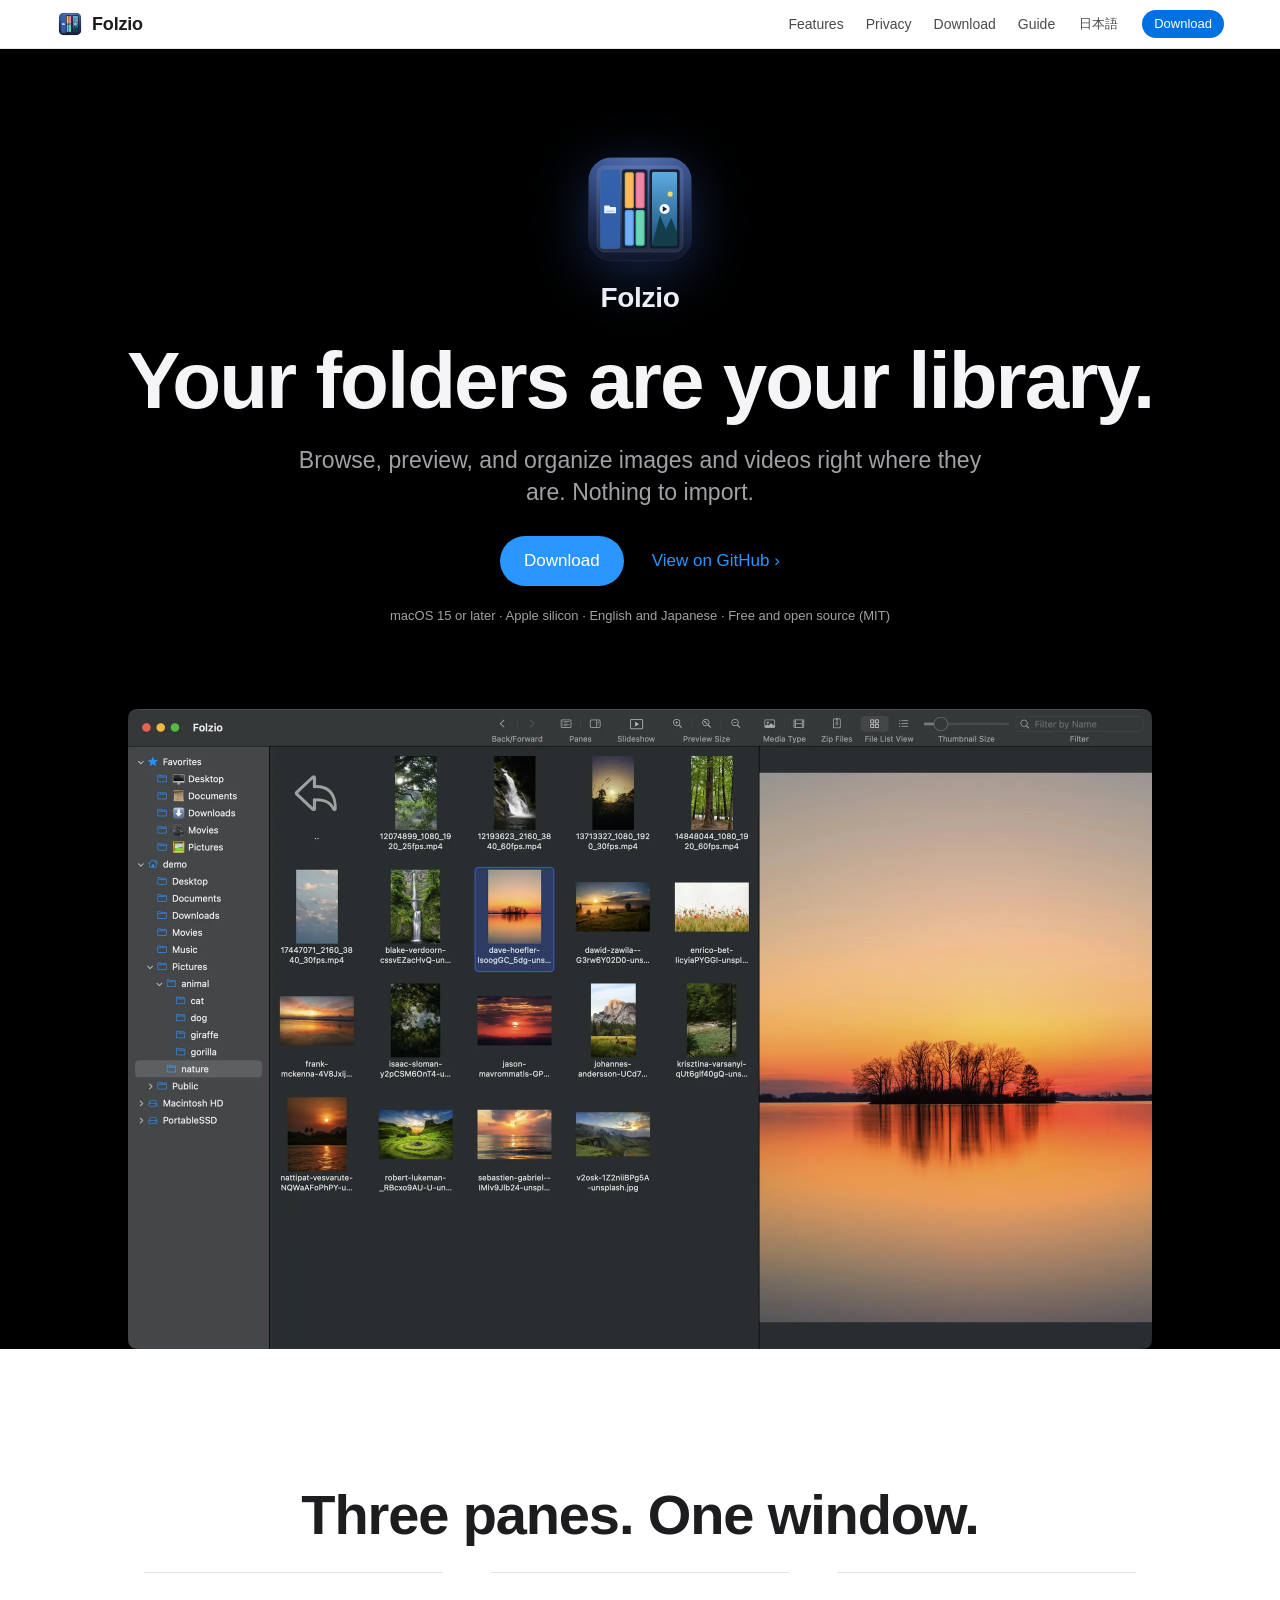
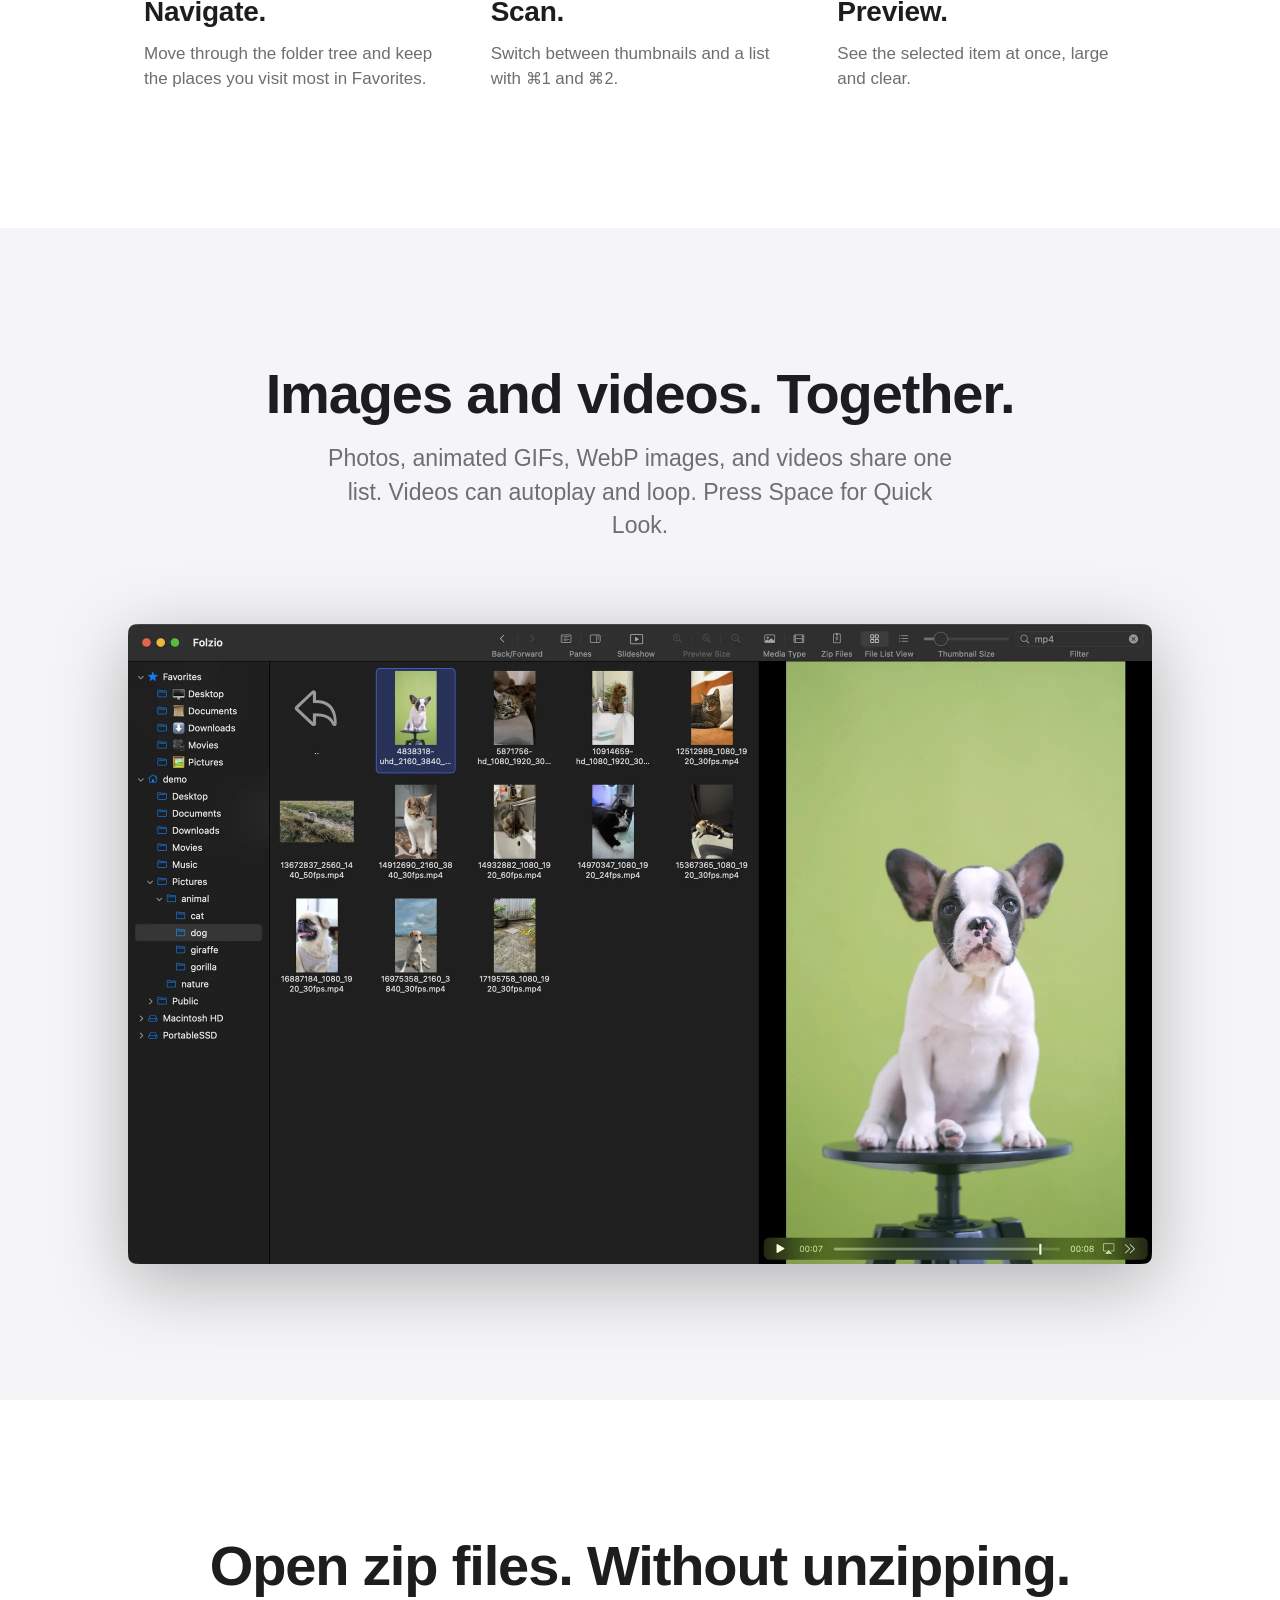
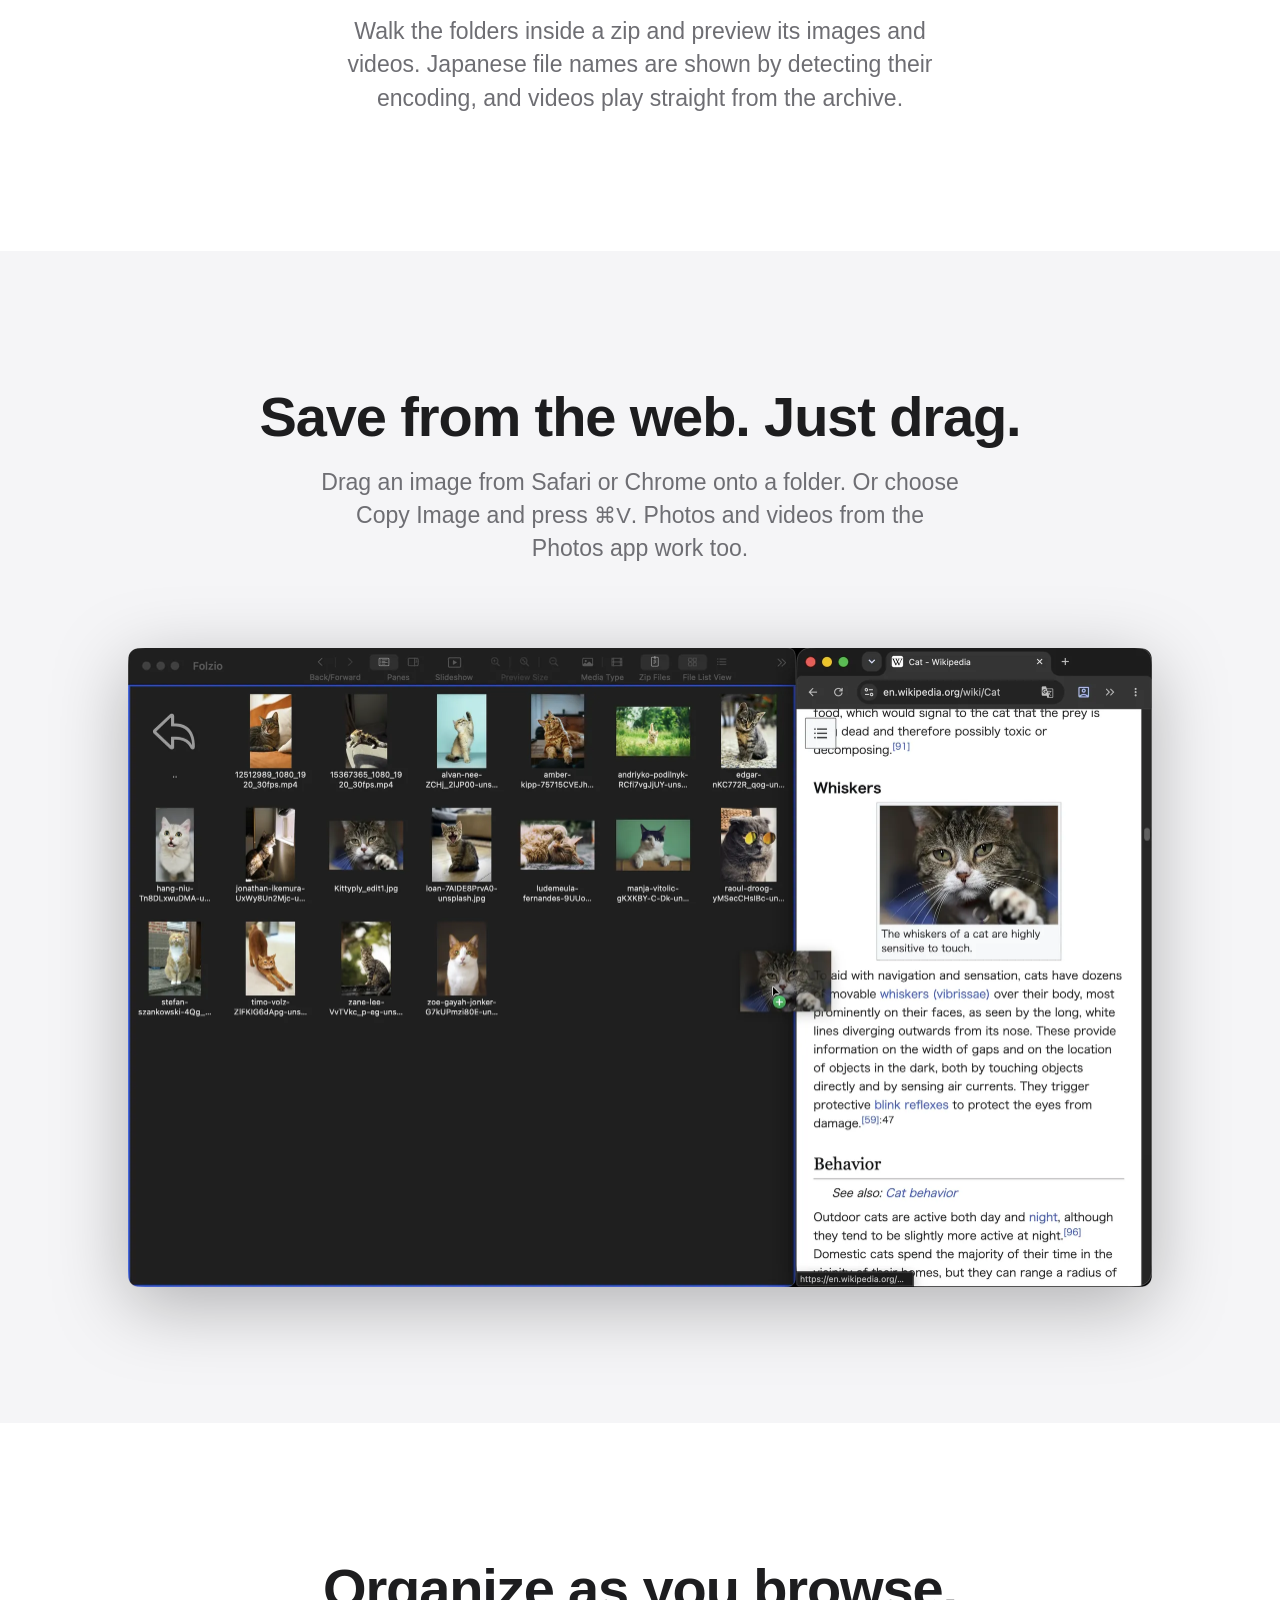
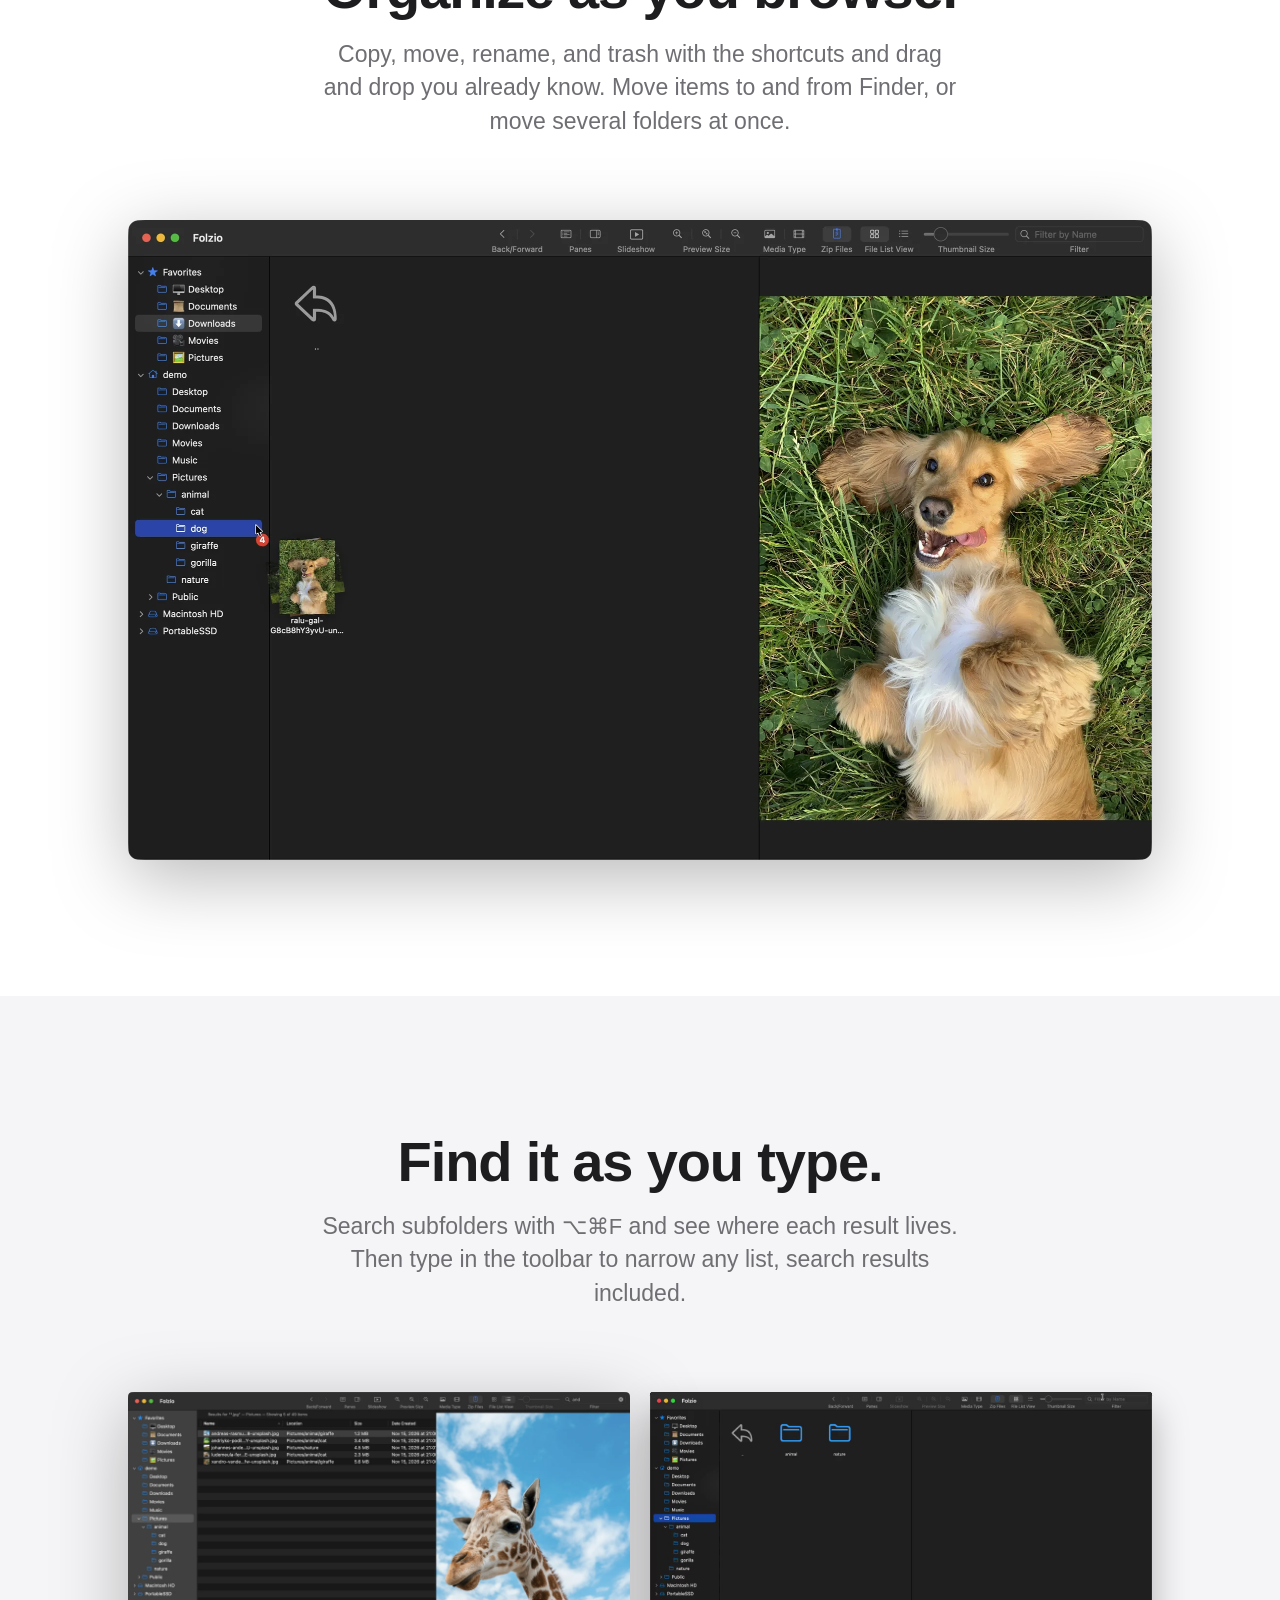
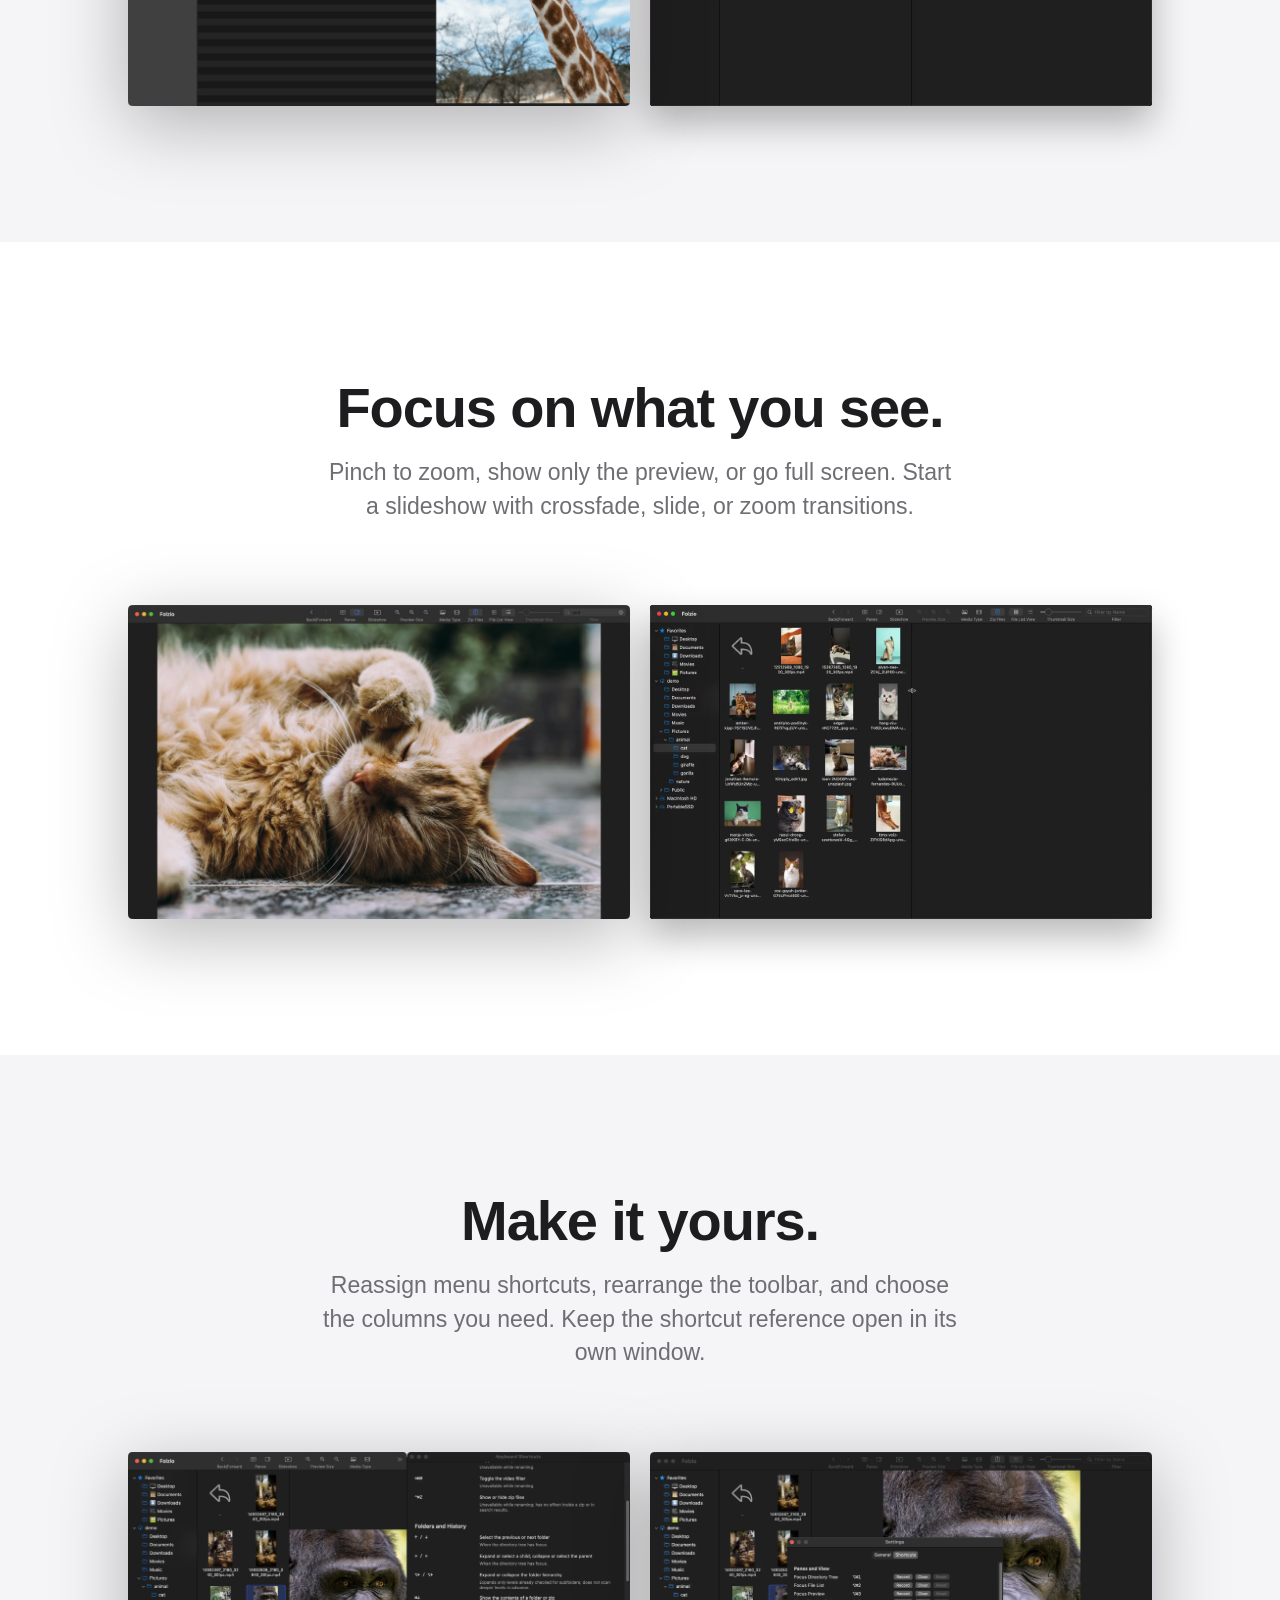
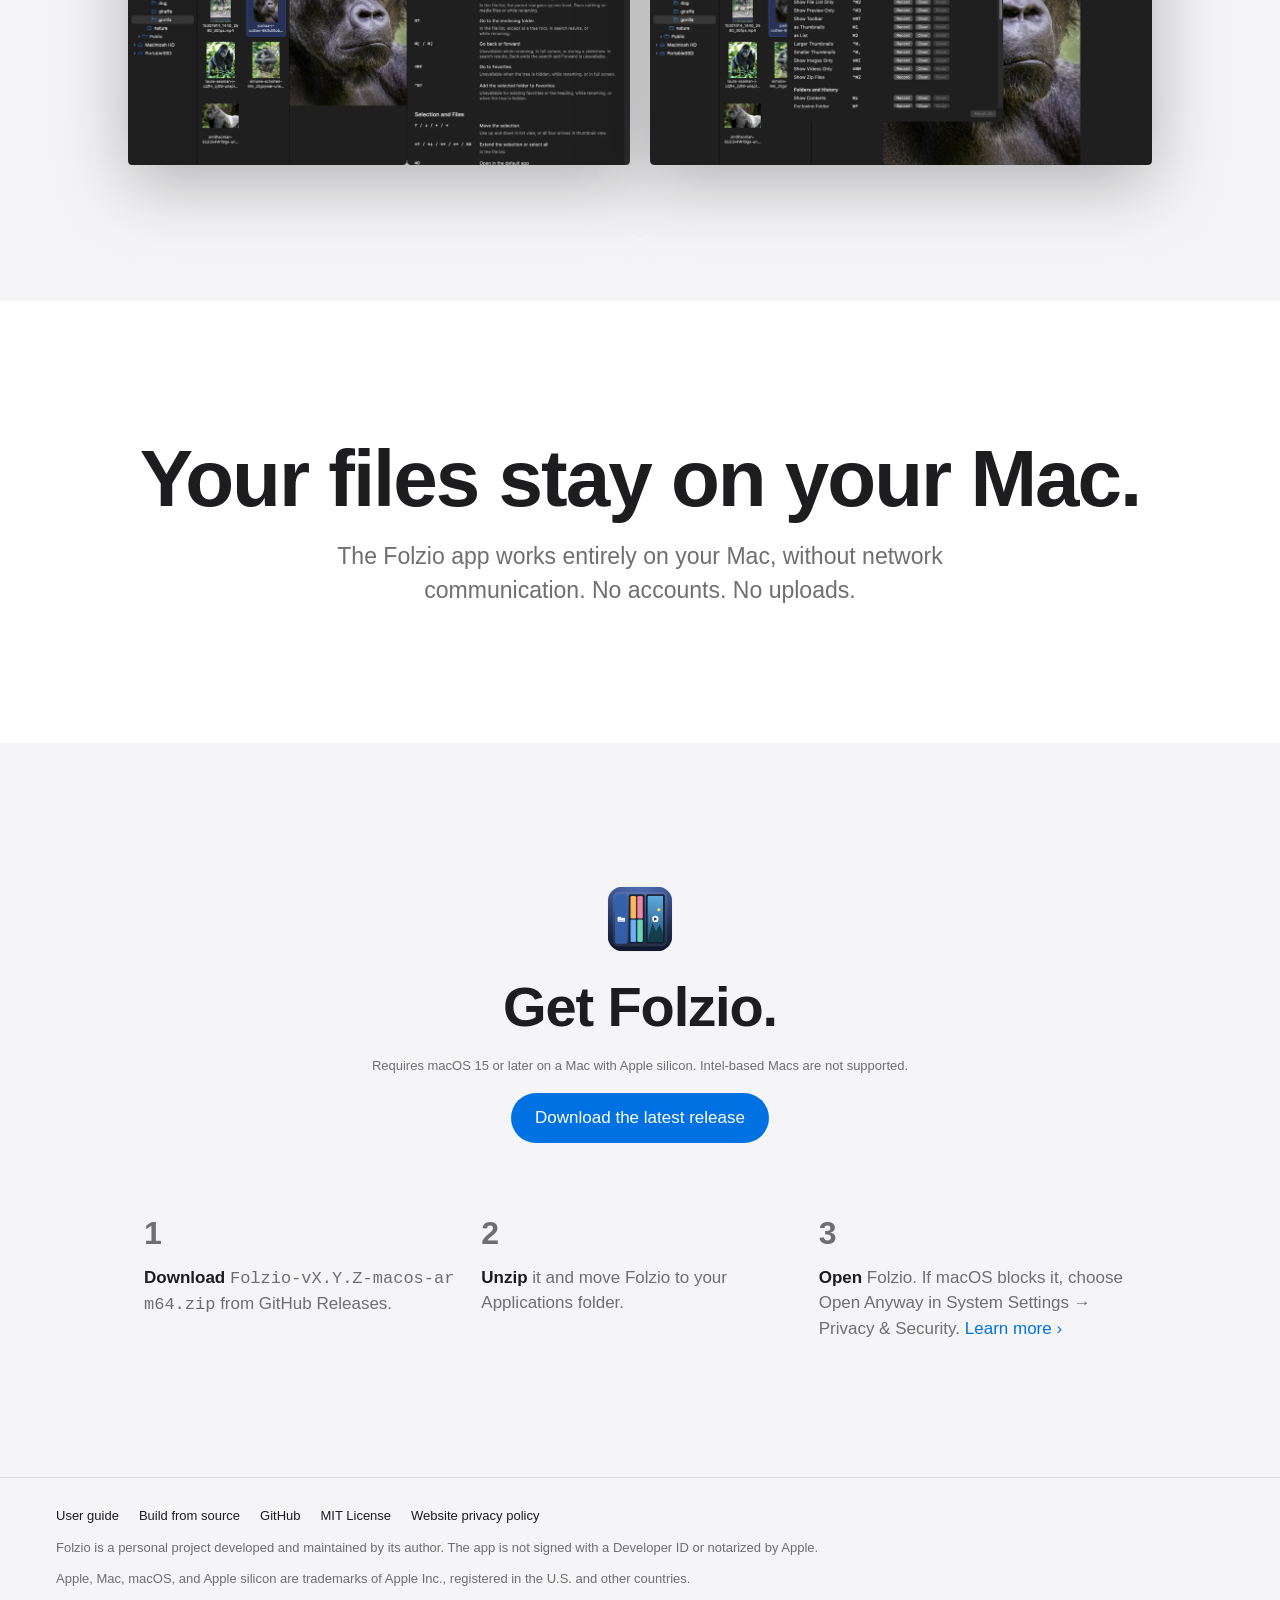
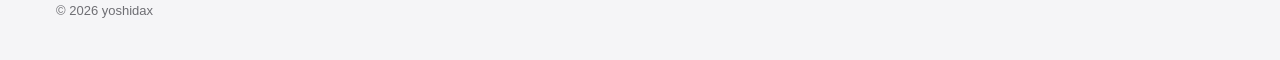
==== site/index.html @ 8f3e3fdf "Publish 1.4.1 Development-Commit: 543dfea59ba3a713d0fc1d7a3d28f194a18ef24c" ====
<!doctype html>
<html lang="en">
<head>
  <meta charset="utf-8">
  <meta name="viewport" content="width=device-width, initial-scale=1">
  <title>Folzio — Image and video browser for Mac</title>
  <meta name="description" content="Folzio is a free, open-source macOS app that lets you browse, preview, and organize images and videos right in their folders.">
  <link rel="canonical" href="https://yoshidax.github.io/folzio/">
  <link rel="alternate" hreflang="en" href="https://yoshidax.github.io/folzio/">
  <link rel="alternate" hreflang="ja" href="https://yoshidax.github.io/folzio/ja/">
  <link rel="alternate" hreflang="x-default" href="https://yoshidax.github.io/folzio/">
  <link rel="icon" href="app-icon.svg" type="image/svg+xml">
  <link rel="stylesheet" href="style.css">
  <script src="analytics.js"></script>
  <script src="reveal.js"></script>
  <script src="lightbox.js"></script>
</head>
<body>
  <header class="nav">
    <div class="wrap">
      <a class="brand" href="./"><img src="app-icon.svg" alt="" width="28" height="28">Folzio</a>
      <nav class="nav-links" aria-label="Sections">
        <a href="#features">Features</a>
        <a href="#privacy">Privacy</a>
        <a href="#download">Download</a>
        <a href="https://github.com/yoshidax/folzio/blob/main/docs/usage.md">Guide</a>
      </nav>
      <a class="lang-switch" href="ja/" hreflang="ja" lang="ja">日本語</a>
      <a class="pill" href="#download">Download</a>
    </div>
  </header>

  <main>
    <section class="hero">
      <div class="wrap">
        <div class="app-id">
          <img class="app-icon" src="app-icon.svg" width="128" height="128" alt="Folzio app icon">
          <p class="app-name">Folzio</p>
        </div>
        <h1>Your folders are your library.</h1>
        <p class="lead">Browse, preview, and organize images and videos right where they are. Nothing to import.</p>
        <div class="cta">
          <a class="btn" href="https://github.com/yoshidax/folzio/releases/latest">Download</a>
          <a class="more" href="https://github.com/yoshidax/folzio">View on GitHub ›</a>
        </div>
        <p class="meta">macOS 15 or later · Apple silicon · English and Japanese · Free and open source (MIT)</p>
        <img class="shot" src="media/en/s1-hero.webp" width="2048" height="1280"
             alt="Folzio in three panes: a folder tree, photo thumbnails, and a large photo preview">
      </div>
    </section>

    <section class="band" id="features">
      <div class="wrap center">
        <h2>Three panes. One window.</h2>
        <div class="panes">
          <div>
            <h3>Navigate.</h3>
            <p>Move through the folder tree and keep the places you visit most in Favorites.</p>
          </div>
          <div>
            <h3>Scan.</h3>
            <p>Switch between thumbnails and a list with <kbd>⌘1</kbd> and <kbd>⌘2</kbd>.</p>
          </div>
          <div>
            <h3>Preview.</h3>
            <p>See the selected item at once, large and clear.</p>
          </div>
        </div>
      </div>
    </section>

    <section class="band alt">
      <div class="wrap center">
        <h2>Images and videos. Together.</h2>
        <p class="lead">Photos, animated GIFs, WebP images, and videos share one list. Videos can autoplay and loop. Press Space for Quick Look.</p>
        <img class="shot" src="media/en/s2-media.webp" width="2048" height="1280" loading="lazy"
             alt="A folder of photos and videos, with a video playing in the preview">
      </div>
    </section>

    <section class="band">
      <div class="wrap center">
        <h2>Open zip files. Without unzipping.</h2>
        <p class="lead">Walk the folders inside a zip and preview its images and videos. Japanese file names are shown by detecting their encoding, and videos play straight from the archive.</p>
      </div>
    </section>

    <section class="band alt">
      <div class="wrap center">
        <h2>Save from the web. Just drag.</h2>
        <p class="lead">Drag an image from Safari or Chrome onto a folder. Or choose Copy Image and press <kbd>⌘V</kbd>. Photos and videos from the Photos app work too.</p>
        <img class="shot" src="media/en/s4-web.webp" width="2048" height="1279" loading="lazy"
             alt="A web browser and Folzio side by side, with an image being dragged onto a folder">
      </div>
    </section>

    <section class="band">
      <div class="wrap center">
        <h2>Organize as you browse.</h2>
        <p class="lead">Copy, move, rename, and trash with the shortcuts and drag and drop you already know. Move items to and from Finder, or move several folders at once.</p>
        <img class="shot" src="media/en/s5-organize.webp" width="2048" height="1279" loading="lazy"
             alt="Several thumbnails being dragged onto a folder in the tree">
      </div>
    </section>

    <section class="band alt">
      <div class="wrap center">
        <h2>Find it as you type.</h2>
        <p class="lead">Search subfolders with <kbd>⌥⌘F</kbd> and see where each result lives. Then type in the toolbar to narrow any list, search results included.</p>
        <div class="shot-row">
          <img class="shot" src="media/en/s6-search.webp" width="2048" height="1280" loading="lazy"
               alt="Search results in list view with a Location column">
          <video class="shot" width="1280" height="800" autoplay muted loop playsinline preload="metadata"
                 poster="media/en/m1-search.jpg" aria-label="Searching from a folder, then narrowing the results in the toolbar search field">
            <source src="media/en/m1-search.mp4" type="video/mp4">
          </video>
        </div>
      </div>
    </section>

    <section class="band">
      <div class="wrap center">
        <h2>Focus on what you see.</h2>
        <p class="lead">Pinch to zoom, show only the preview, or go full screen. Start a slideshow with crossfade, slide, or zoom transitions.</p>
        <div class="shot-row">
          <img class="shot" src="media/en/s7-focus.webp" width="2048" height="1280" loading="lazy"
               alt="A zoomed photo shown on its own">
          <video class="shot" width="1280" height="800" autoplay muted loop playsinline preload="metadata"
                 poster="media/en/m2-slideshow.jpg" aria-label="A slideshow moving between photos with a transition">
            <source src="media/en/m2-slideshow.mp4" type="video/mp4">
          </video>
        </div>
      </div>
    </section>

    <section class="band alt">
      <div class="wrap center">
        <h2>Make it yours.</h2>
        <p class="lead">Reassign menu shortcuts, rearrange the toolbar, and choose the columns you need. Keep the shortcut reference open in its own window.</p>
        <div class="shot-row">
          <img class="shot" src="media/en/s8-1-reference.webp" width="2048" height="1279" loading="lazy"
               alt="The keyboard shortcut reference window">
          <img class="shot" src="media/en/s8-2-settings.webp" width="2048" height="1280" loading="lazy"
               alt="Keyboard shortcut settings">
        </div>
      </div>
    </section>

    <section class="band statement" id="privacy">
      <div class="wrap center">
        <h2>Your files stay on your Mac.</h2>
        <p class="lead">The Folzio app works entirely on your Mac, without network communication. No accounts. No uploads.</p>
      </div>
    </section>

    <section class="band alt" id="download">
      <div class="wrap center">
        <img class="dl-icon" src="app-icon.svg" width="80" height="80" alt="">
        <h2>Get Folzio.</h2>
        <p class="req">Requires macOS 15 or later on a Mac with Apple silicon. Intel-based Macs are not supported.</p>
        <a class="dl-btn" href="https://github.com/yoshidax/folzio/releases/latest">Download the latest release</a>
        <ol class="steps">
          <li><p><strong>Download</strong> <code>Folzio-vX.Y.Z-macos-arm64.zip</code> from GitHub Releases.</p></li>
          <li><p><strong>Unzip</strong> it and move Folzio to your Applications folder.</p></li>
          <li><p><strong>Open</strong> Folzio. If macOS blocks it, choose Open Anyway in System Settings → Privacy &amp; Security. <a href="https://support.apple.com/en-us/102445">Learn more ›</a></p></li>
        </ol>
      </div>
    </section>
  </main>

  <footer>
    <div class="wrap">
      <div class="foot-links">
        <a href="https://github.com/yoshidax/folzio/blob/main/docs/usage.md">User guide</a>
        <a href="https://github.com/yoshidax/folzio/blob/main/docs/development.md">Build from source</a>
        <a href="https://github.com/yoshidax/folzio">GitHub</a>
        <a href="https://github.com/yoshidax/folzio/blob/main/LICENSE">MIT License</a>
        <a href="privacy.html">Website privacy policy</a>
      </div>
      <p>Folzio is a personal project developed and maintained by its author. The app is not signed with a Developer ID or notarized by Apple.</p>
      <p>Apple, Mac, macOS, and Apple silicon are trademarks of Apple Inc., registered in the U.S. and other countries.</p>
      <p>© 2026 yoshidax</p>
    </div>
  </footer>
</body>
</html>
---- site/style.css ----
/* Folzio landing page. One column: a black hero, then one message per band (headline, short text, large screen). */
:root {
  --bg: #ffffff;
  --bg-alt: #f5f5f7;
  --fg: #1d1d1f;
  --muted: #6e6e73;
  --accent: #0071e3;
  --accent-fg: #ffffff;
  --line: rgba(0, 0, 0, 0.1);
  --nav-bg: rgba(255, 255, 255, 0.72);
  /* The hero stays dark in both themes, matching the dark-mode screenshots. */
  --stage: #000000;
  --stage-fg: #f5f5f7;
  --stage-muted: #a1a1a6;
  --stage-accent: #2997ff;

  --font: -apple-system, BlinkMacSystemFont, "Helvetica Neue", "Hiragino Sans", "Hiragino Kaku Gothic ProN", "Noto Sans JP", "Segoe UI", sans-serif;
  --display: clamp(2.5rem, 6.4vw, 5rem);
  --headline: clamp(2rem, 4.6vw, 3.5rem);
  --title: clamp(1.25rem, 2.2vw, 1.75rem);
  --lead: clamp(1.125rem, 1.8vw, 1.5rem);
  --body: 1.0625rem;
  --small: 0.8125rem;
  --measure: 40rem;
  --wide: 75rem;
  color-scheme: light;
}

@media (prefers-color-scheme: dark) {
  :root {
    --bg: #000000;
    --bg-alt: #111113;
    --fg: #f5f5f7;
    --muted: #a1a1a6;
    --accent: #2997ff;
    --line: rgba(255, 255, 255, 0.14);
    --nav-bg: rgba(22, 22, 23, 0.72);
    color-scheme: dark;
  }
}

* { box-sizing: border-box; }

html { -webkit-text-size-adjust: 100%; }

body {
  margin: 0;
  background: var(--bg);
  color: var(--fg);
  font-family: var(--font);
  font-size: var(--body);
  line-height: 1.5;
  -webkit-font-smoothing: antialiased;
}

a { color: var(--accent); text-decoration: none; }
a:hover { text-decoration: underline; }
a:focus-visible { outline: 2px solid var(--accent); outline-offset: 3px; border-radius: 4px; }
h1, h2, h3 { margin: 0; text-wrap: balance; font-weight: 600; }
p { margin: 0; }
img, video { display: block; height: auto; max-width: 100%; }
kbd { font-family: var(--font); font-size: 0.95em; }

:lang(ja) h1, :lang(ja) h2 { letter-spacing: 0.01em; line-height: 1.25; }

.wrap {
  width: 100%;
  max-width: var(--wide);
  margin-inline: auto;
  padding-left: max(16px, env(safe-area-inset-left, 0px));
  padding-right: max(16px, env(safe-area-inset-right, 0px));
}

/* Navigation */
.nav {
  position: sticky;
  top: 0;
  z-index: 20;
  background: var(--nav-bg);
  -webkit-backdrop-filter: saturate(180%) blur(20px);
  backdrop-filter: saturate(180%) blur(20px);
  border-bottom: 1px solid var(--line);
}
.nav .wrap { display: flex; align-items: center; gap: 24px; min-height: 48px; }
.brand { display: flex; align-items: center; gap: 8px; font-weight: 600; font-size: 1.125rem; color: var(--fg); letter-spacing: -0.01em; }
.brand img { width: 28px; height: 28px; }
.brand:hover { text-decoration: none; }
.nav-links { display: flex; gap: 22px; margin-left: auto; font-size: 0.875rem; }
.nav-links a { color: var(--fg); opacity: 0.8; }
.nav-links a:hover { opacity: 1; text-decoration: none; }
.lang-switch { font-size: 0.8125rem; color: var(--fg); opacity: 0.8; }
.pill {
  display: inline-block;
  background: var(--accent);
  color: var(--accent-fg);
  border-radius: 999px;
  padding: 4px 12px;
  font-size: 0.8125rem;
  font-weight: 500;
}
.pill:hover { text-decoration: none; filter: brightness(1.08); }
@media (max-width: 720px) {
  .nav-links { display: none; }
  .lang-switch { margin-left: auto; }
}

/* Hero */
.hero { background: var(--stage); color: var(--stage-fg); text-align: center; overflow: hidden; }
.hero .wrap { padding-block: clamp(48px, 8vw, 96px) 0; display: grid; justify-items: center; gap: 20px; }
.app-id { display: grid; justify-items: center; gap: 4px; }
.app-icon { width: clamp(96px, 11vw, 128px); height: auto; filter: drop-shadow(0 12px 28px rgba(60, 110, 220, 0.35)); }
.app-name { font-size: var(--title); font-weight: 600; letter-spacing: -0.01em; }
.hero h1 { font-size: var(--display); line-height: 1.06; letter-spacing: -0.025em; max-width: 14em; }
.hero .lead { font-size: var(--lead); color: var(--stage-muted); max-width: 30em; line-height: 1.4; }
.cta { display: flex; flex-wrap: wrap; justify-content: center; align-items: center; gap: 28px; margin-top: 8px; }
.btn { display: inline-block; background: var(--stage-accent); color: #ffffff; padding: 12px 24px; border-radius: 999px; font-weight: 500; }
.btn:hover { text-decoration: none; filter: brightness(1.1); }
.more { color: var(--stage-accent); }
.meta { font-size: var(--small); color: var(--stage-muted); }
.hero .shot { margin-top: clamp(32px, 5vw, 64px); }

/* Screens */
.shot { width: min(100%, 64rem); }
/* Screenshots keep the window's own rounded corners in their alpha channel; the shadow follows that shape. */
img.shot { filter: drop-shadow(0 18px 36px rgba(0, 0, 0, 0.28)); }
/* Videos have no alpha channel, so round them to the window's corner radius (18 of 2880 by 1800 pixels). */
video.shot { border-radius: 0.65% / 1.04%; box-shadow: 0 18px 36px rgba(0, 0, 0, 0.28); background: #000000; }
.shot { cursor: zoom-in; }
.shot:focus-visible { outline: 2px solid var(--accent); outline-offset: 6px; }

/* Enlarged view (lightbox.js). The backdrop dims the page slowly; the media zooms from its place in the page. */
.lightbox {
  position: fixed;
  inset: 0;
  z-index: 100;
  background: rgba(0, 0, 0, 0);
  transition: background-color 0.6s ease;
  cursor: zoom-out;
}
.lightbox.is-open { background: rgba(0, 0, 0, 0.62); }
.lightbox:focus { outline: none; }
.lightbox-media { position: fixed; max-width: none; transform-origin: 0 0; cursor: default; }
video.lightbox-media { border-radius: 0.65% / 1.04%; background: #000000; }
@media (prefers-reduced-motion: reduce) {
  .lightbox { transition: none; }
}
.shot-row { display: grid; grid-template-columns: repeat(2, minmax(0, 1fr)); gap: 20px; width: min(100%, 64rem); margin-top: clamp(40px, 6vw, 64px); }
.shot-row .shot { width: 100%; }
@media (max-width: 720px) { .shot-row { grid-template-columns: minmax(0, 1fr); } }

/* Scroll reveal. reveal.js adds .reveal-ready only when it can show the screenshots again. */
.reveal-ready .shot {
  opacity: 0;
  transform: translateY(32px) scale(0.98);
  transition: opacity 0.9s cubic-bezier(0.22, 1, 0.36, 1), transform 0.9s cubic-bezier(0.22, 1, 0.36, 1);
}
.reveal-ready .shot.is-visible { opacity: 1; transform: none; }
.reveal-ready .shot-row .shot:nth-child(2) { transition-delay: 0.12s; }
@media (prefers-reduced-motion: reduce) {
  .reveal-ready .shot { opacity: 1; transform: none; transition: none; }
}

/* Bands */
.band { padding-block: clamp(72px, 11vw, 136px); }
.band.alt { background: var(--bg-alt); }
.center { text-align: center; display: grid; justify-items: center; gap: 18px; }
.band h2 { font-size: var(--headline); line-height: 1.08; letter-spacing: -0.02em; max-width: 16em; }
.band .lead { font-size: var(--lead); color: var(--muted); max-width: var(--measure); line-height: 1.45; }
.band > .wrap > .shot { margin-top: clamp(40px, 6vw, 64px); }

.panes { display: grid; grid-template-columns: repeat(3, minmax(0, 1fr)); gap: clamp(24px, 4vw, 48px); width: 100%; max-width: 62rem; text-align: left; margin-top: 8px; }
.panes div { display: grid; gap: 8px; align-content: start; border-top: 1px solid var(--line); padding-top: 18px; min-width: 0; }
.panes h3 { font-size: var(--title); letter-spacing: -0.01em; }
.panes p { color: var(--muted); }
@media (max-width: 720px) { .panes { grid-template-columns: minmax(0, 1fr); } }

.statement h2 { font-size: var(--display); line-height: 1.06; letter-spacing: -0.025em; }

/* Download */
.dl-icon { width: 80px; height: auto; }
.req { font-size: var(--small); color: var(--muted); }
.dl-btn { display: inline-block; background: var(--accent); color: var(--accent-fg); padding: 12px 24px; border-radius: 999px; font-weight: 500; }
.dl-btn:hover { text-decoration: none; filter: brightness(1.08); }
.steps { list-style: none; padding: 0; margin: clamp(32px, 5vw, 48px) 0 0; display: grid; grid-template-columns: repeat(3, minmax(0, 1fr)); gap: 20px; width: 100%; max-width: 62rem; text-align: left; counter-reset: step; }
.steps li { counter-increment: step; display: grid; gap: 8px; align-content: start; min-width: 0; }
.steps li::before { content: counter(step); font-size: 2rem; font-weight: 600; color: var(--muted); font-variant-numeric: tabular-nums; }
.steps p { color: var(--muted); }
.steps strong { color: var(--fg); font-weight: 600; }
.steps code { word-break: break-all; }
@media (max-width: 720px) { .steps { grid-template-columns: minmax(0, 1fr); } }

/* Privacy policy page */
.doc { padding-block: clamp(48px, 8vw, 96px); }
.doc .wrap { max-width: 46rem; display: grid; gap: 20px; }
.doc h1 { font-size: var(--headline); line-height: 1.1; letter-spacing: -0.02em; }
.doc h2 { font-size: var(--title); margin-top: 16px; }
.doc ul { margin: 0; padding-left: 1.25em; display: grid; gap: 6px; }
.doc .updated { color: var(--muted); font-size: var(--small); }

/* Footer */
footer { background: var(--bg-alt); color: var(--muted); font-size: var(--small); border-top: 1px solid var(--line); }
footer .wrap { padding-block: 28px 40px; display: grid; gap: 12px; }
.foot-links { display: flex; flex-wrap: wrap; gap: 8px 20px; }
.foot-links a { color: var(--fg); }
footer p { max-width: 60rem; }
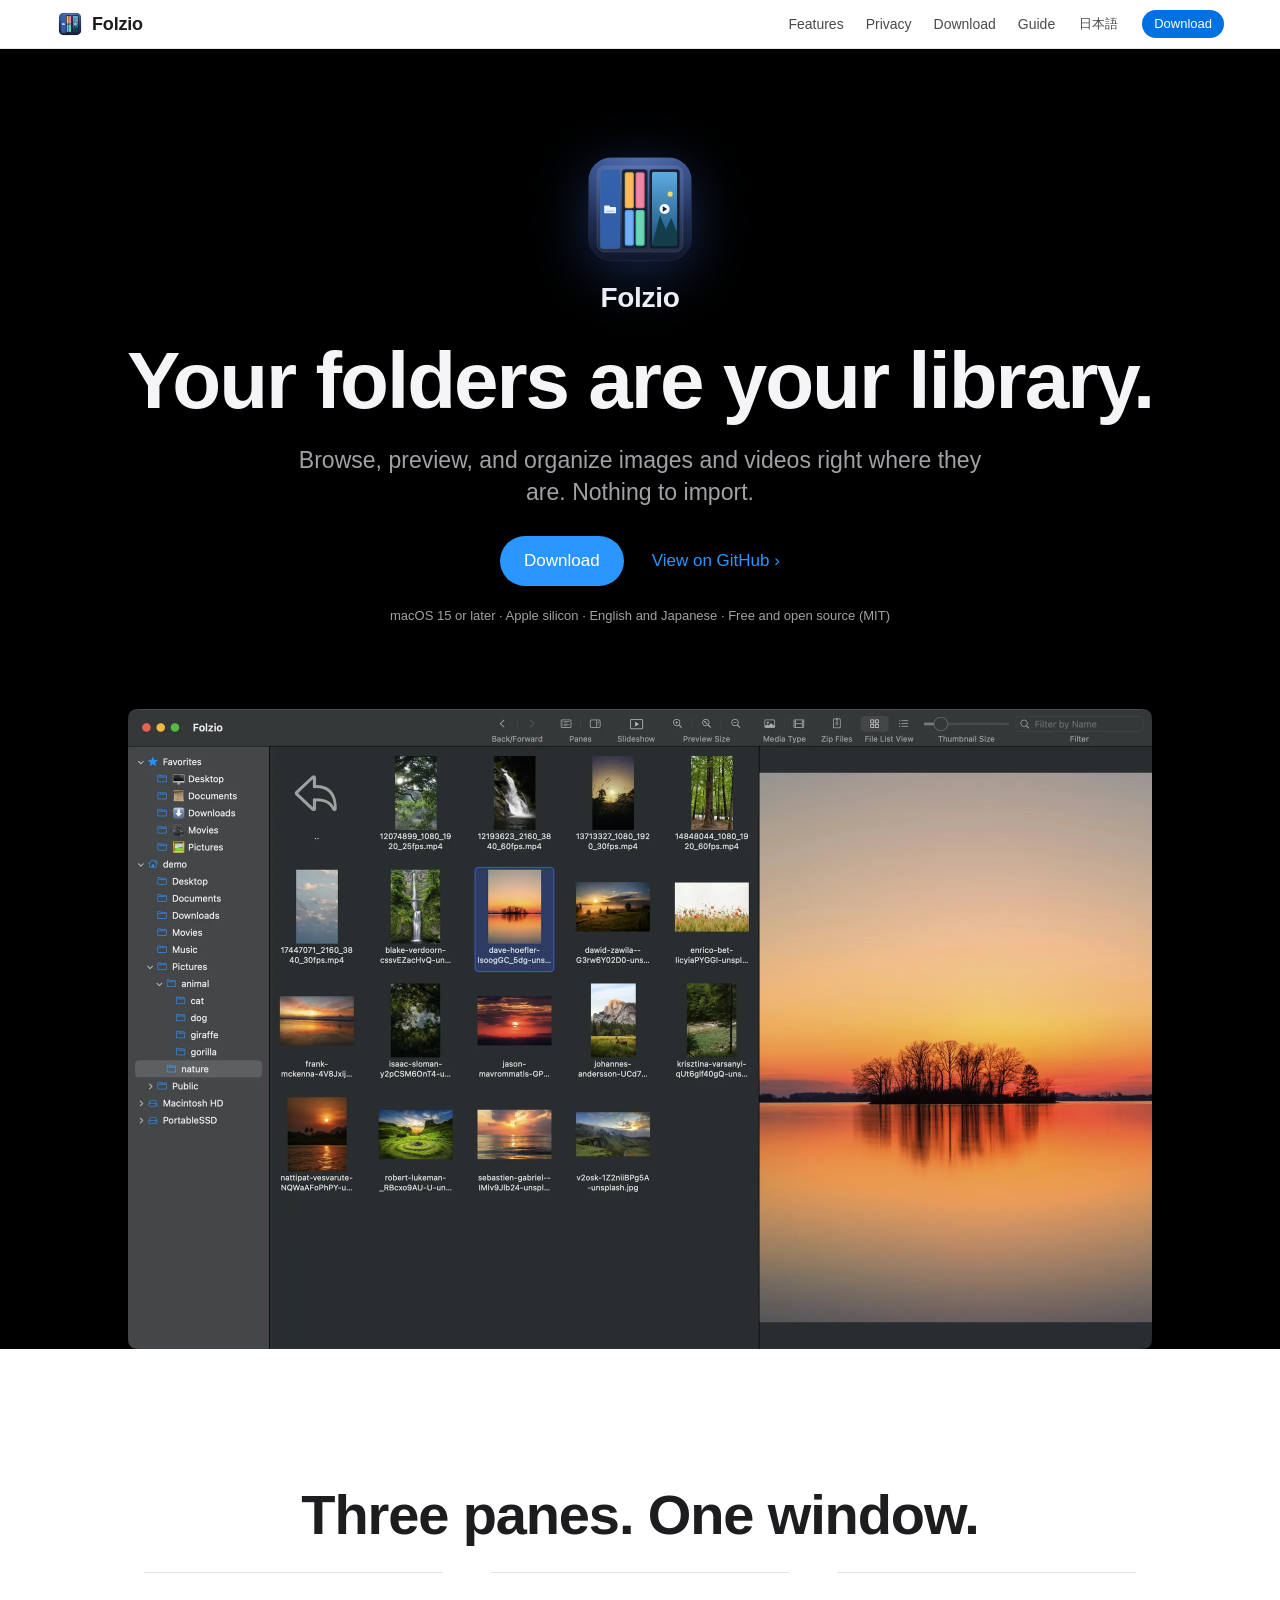
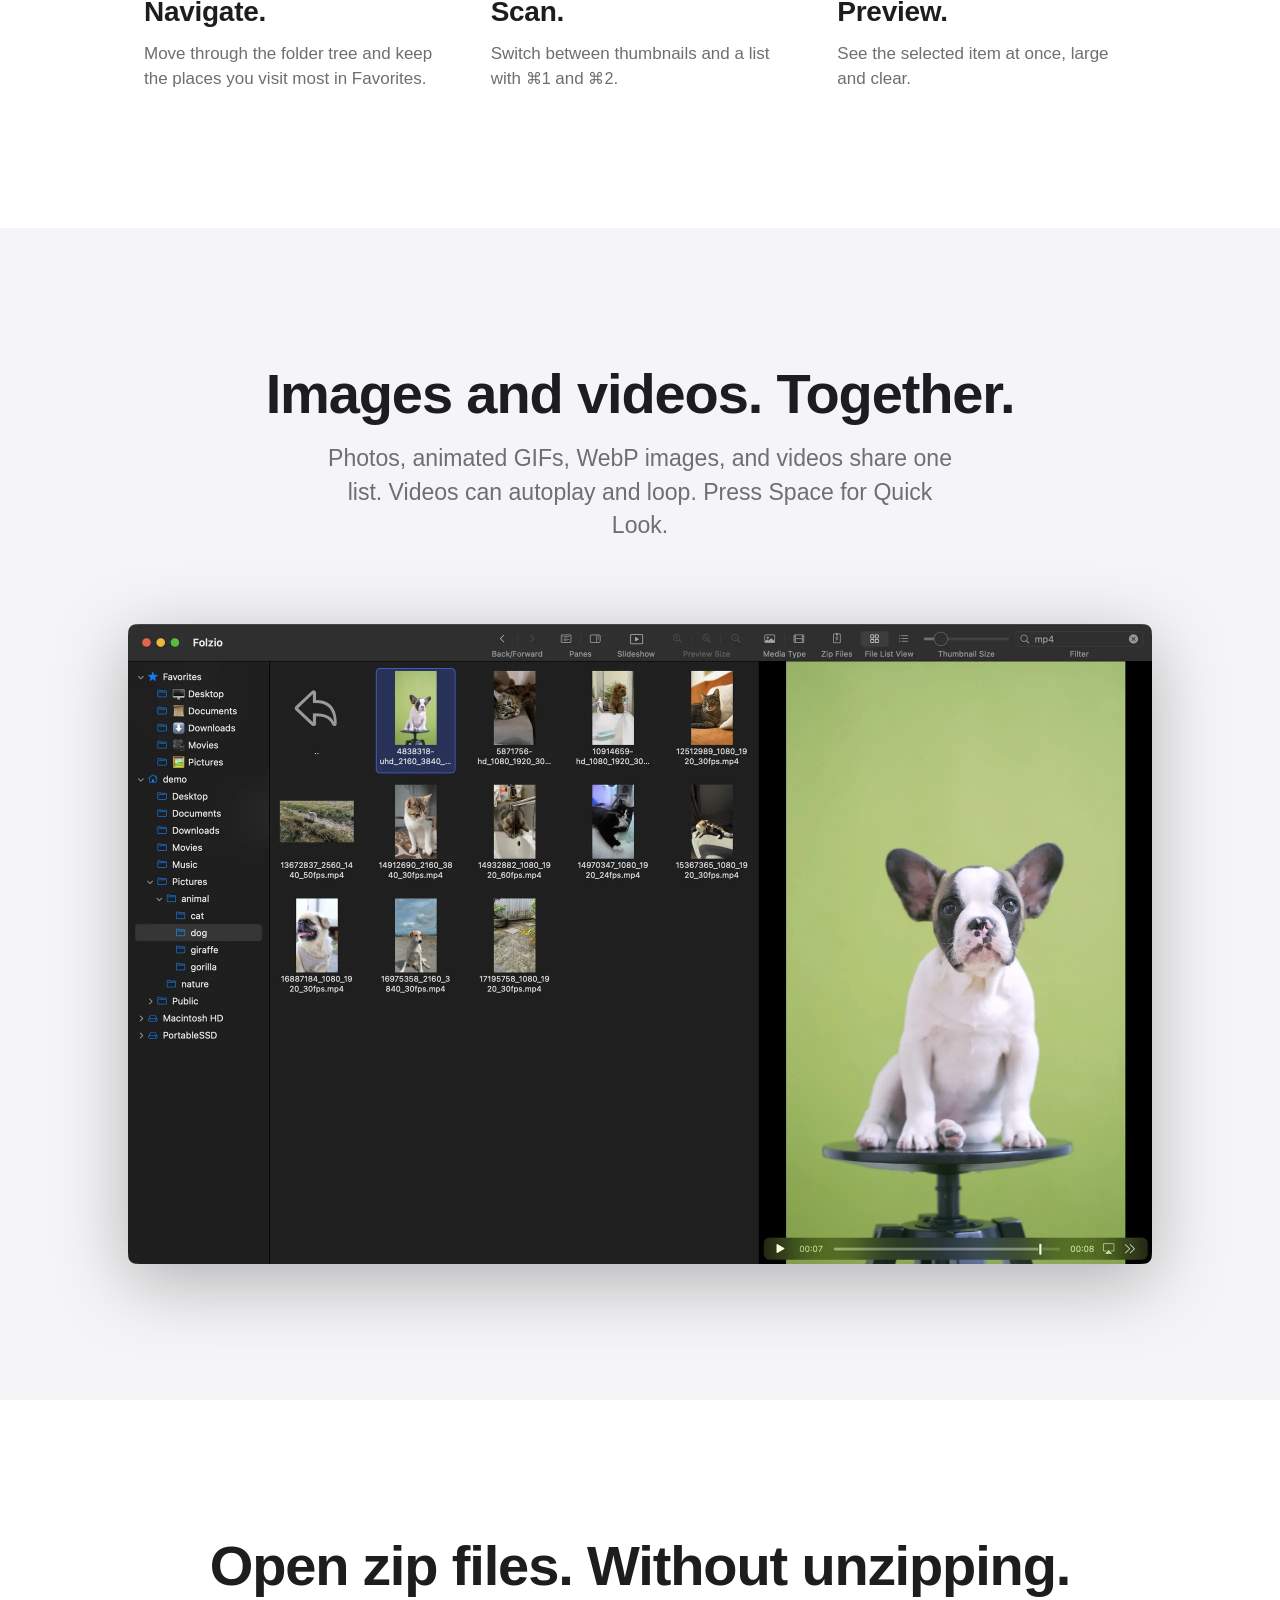
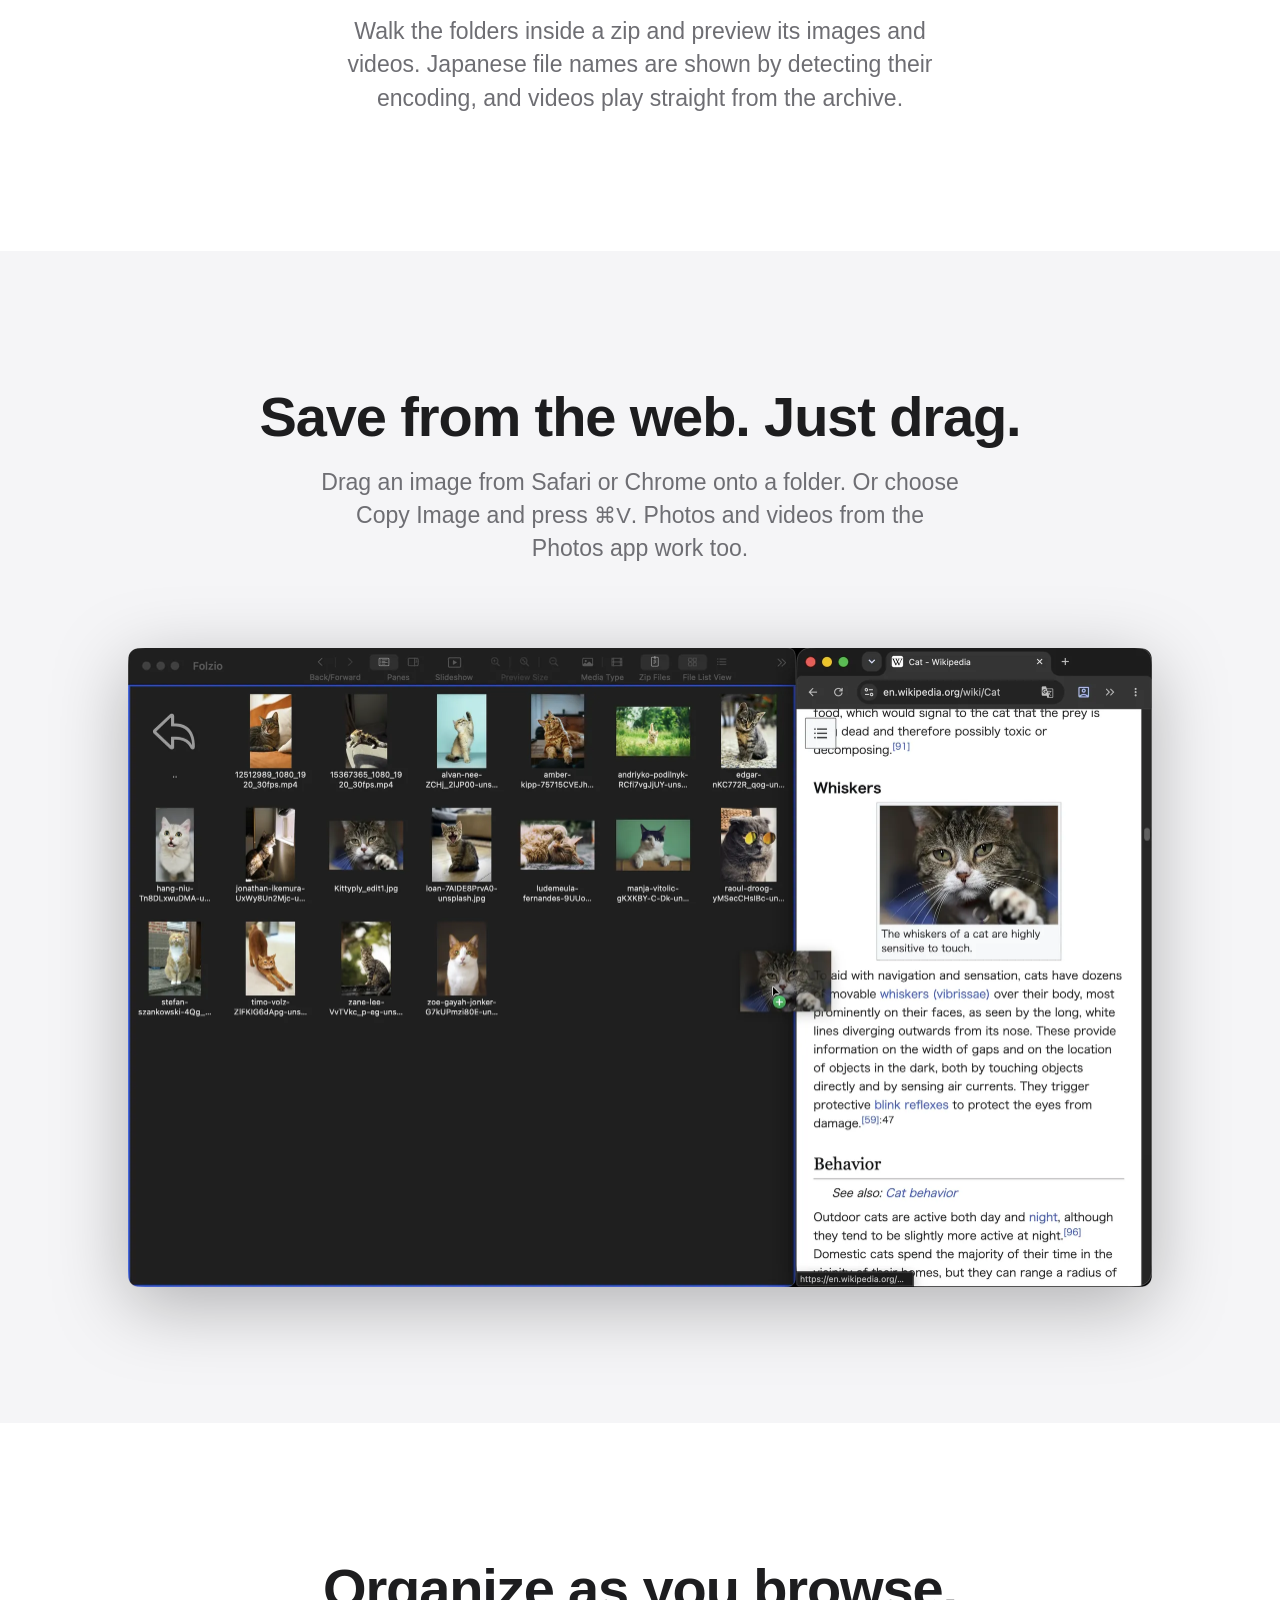
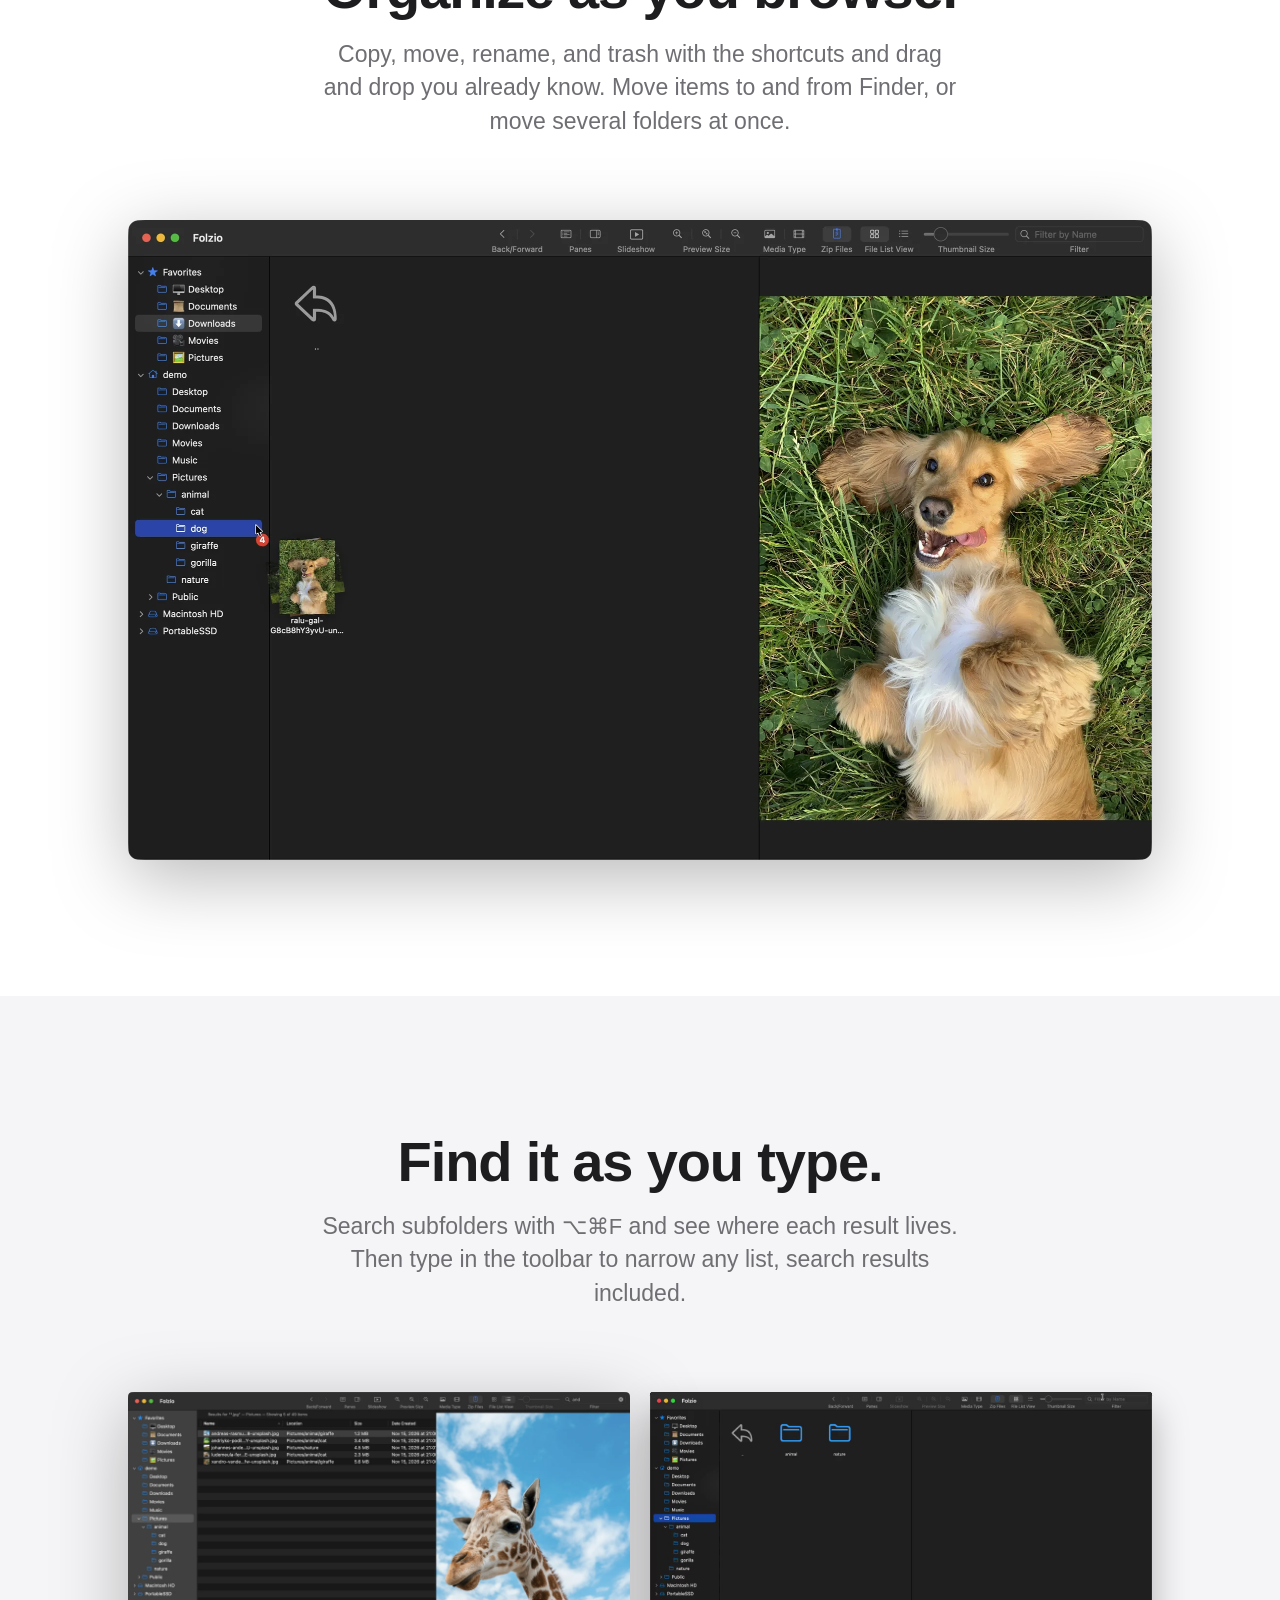
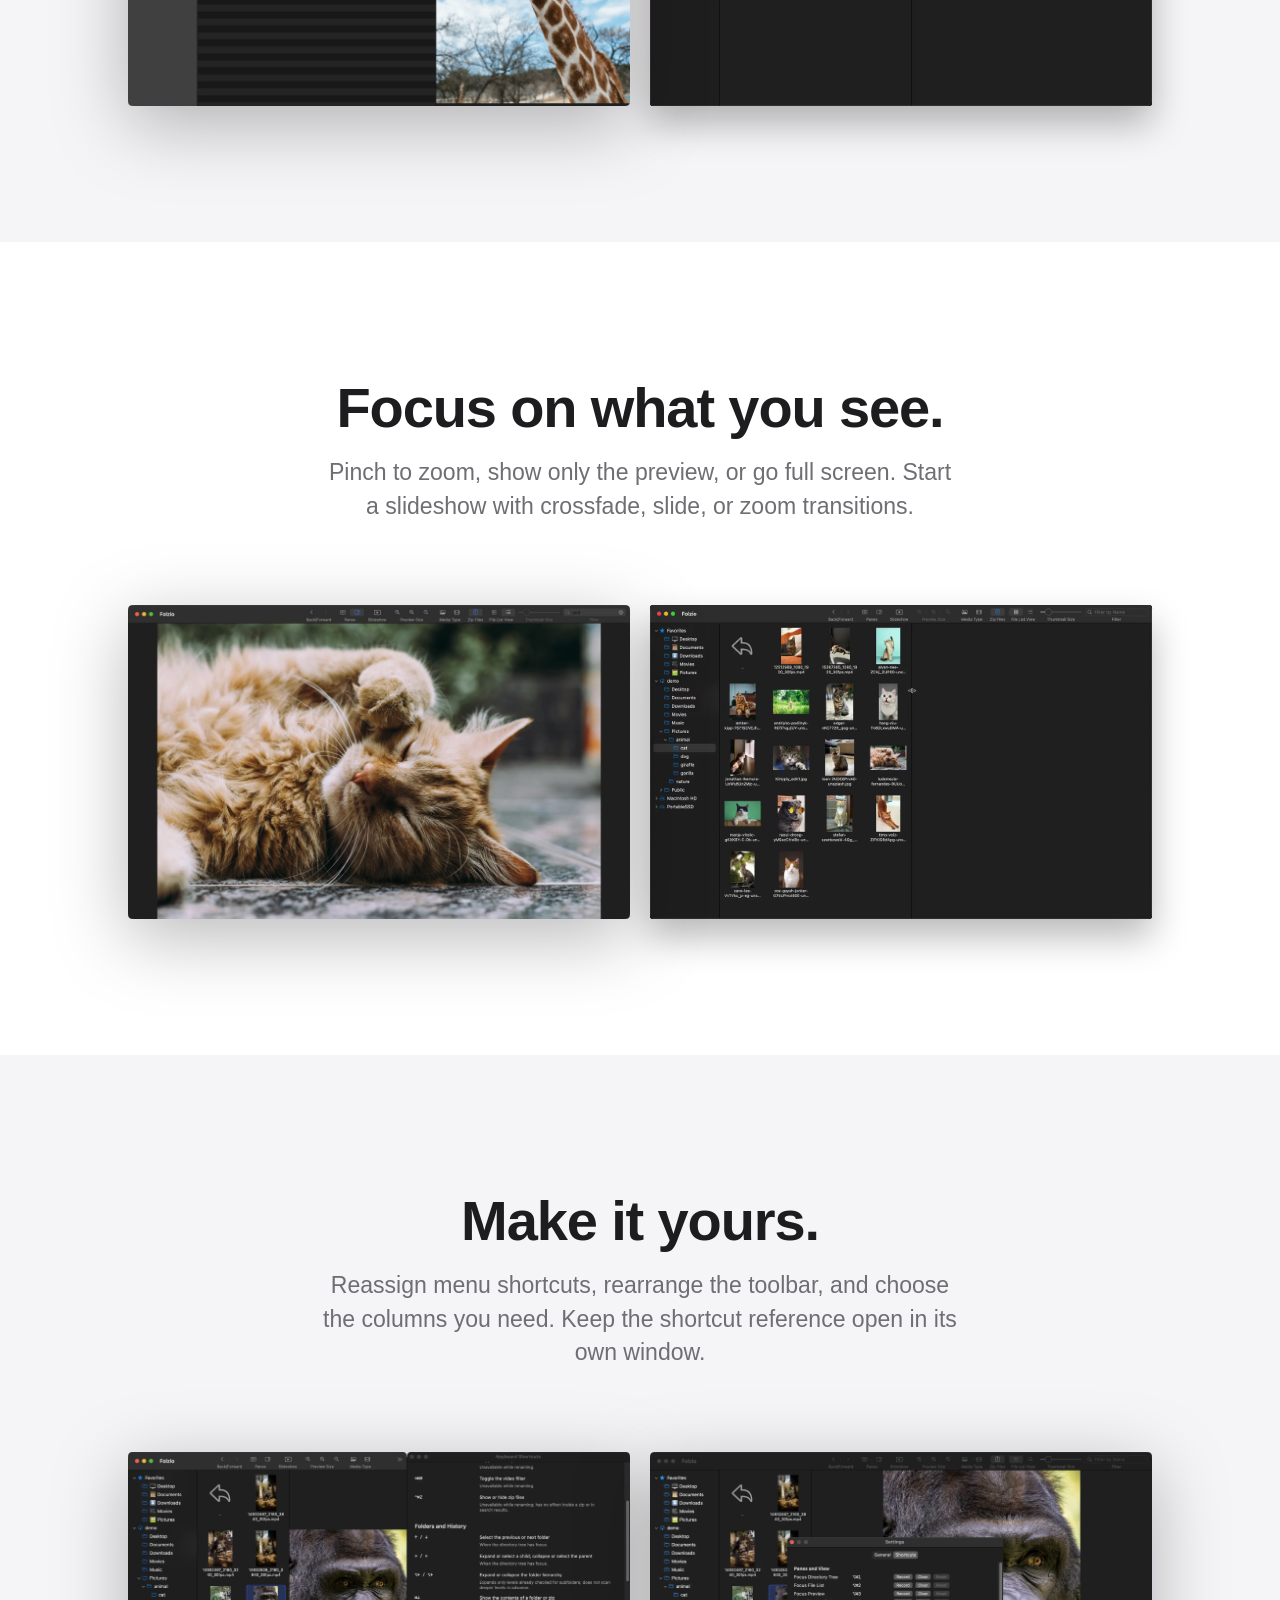
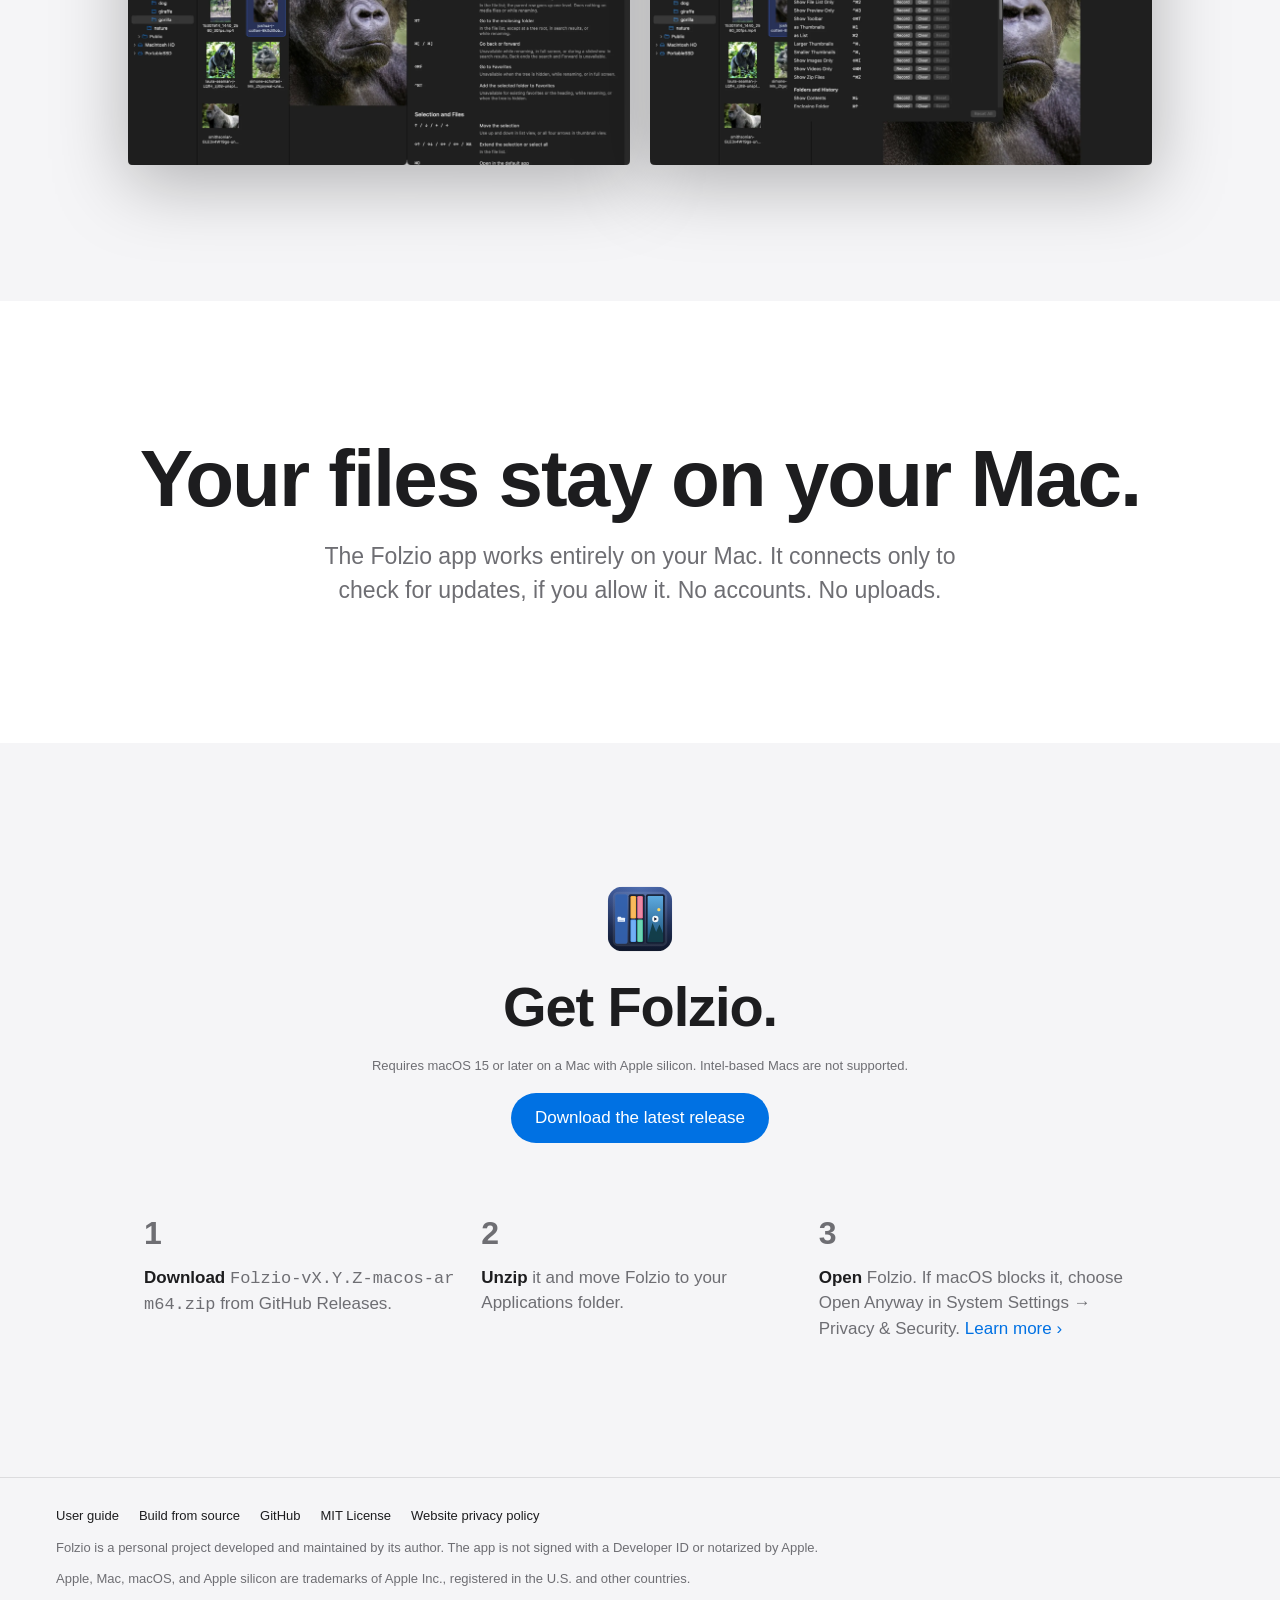
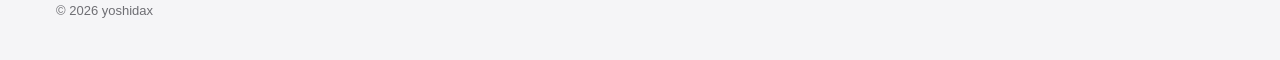
==== commit 79b45ee9: "Publish 1.8.0 Development-Commit: dd4323203c37d81bb03d4eec80dd927be0d99233" ====
--- a/site/index.html
+++ b/site/index.html
@@ -149,7 +149,7 @@
     <section class="band statement" id="privacy">
       <div class="wrap center">
         <h2>Your files stay on your Mac.</h2>
-        <p class="lead">The Folzio app works entirely on your Mac, without network communication. No accounts. No uploads.</p>
+        <p class="lead">The Folzio app works entirely on your Mac. It connects only to check for updates, if you allow it. No accounts. No uploads.</p>
       </div>
     </section>
 
